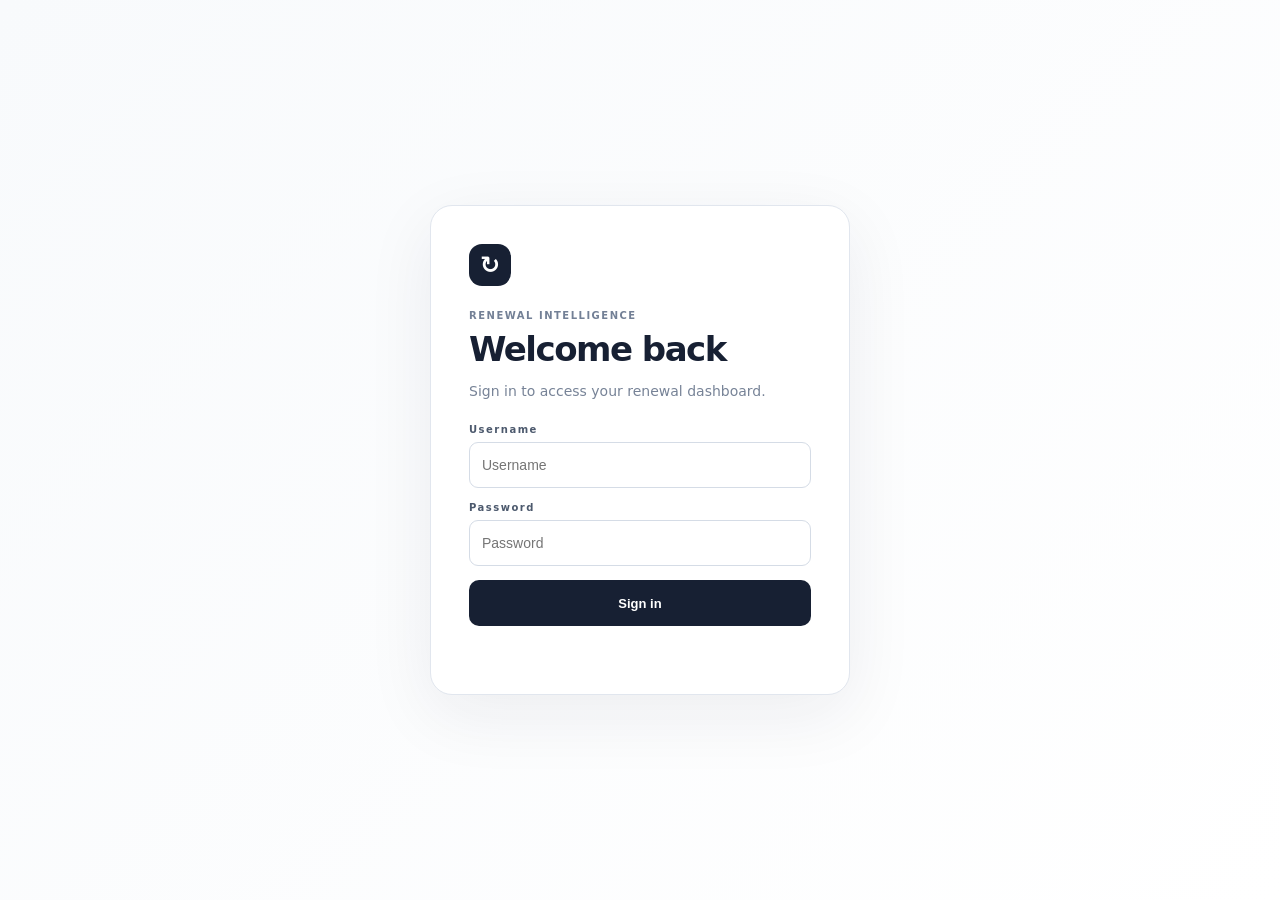
==== index.html @ f7d414e7 "Add files via upload" ====
<!doctype html>
<html lang="en">
<head>
<meta charset="utf-8"><meta name="viewport" content="width=device-width,initial-scale=1,viewport-fit=cover">
<meta name="theme-color" content="#ffffff"><meta name="description" content="RenewalFlow — simple insurance renewal reminders.">
<title>RenewalFlow — Insurance Agent</title><link rel="stylesheet" href="style.css">
</head>
<body>
<div id="loginScreen" class="login-screen">
  <div class="login-card">
    <div class="login-logo">↻</div><div class="eyebrow">RENEWAL INTELLIGENCE</div>
    <h1>Welcome back</h1><p>Sign in to access your renewal dashboard.</p>
    <form id="loginForm"><label>Username<input id="loginUser" autocomplete="username" required placeholder="Username"></label><label>Password<input id="loginPass" type="password" autocomplete="current-password" required placeholder="Password"></label><button class="primary full" type="submit">Sign in</button><div id="loginError" class="login-error" role="alert"></div></form>
  </div>
</div>
<div id="app" class="app hidden">
<header class="top"><div class="brand"><div class="logo">↻</div><div><b>RenewalFlow</b><small>Insurance Agent Command Center</small></div></div><div class="top-actions"><button id="bell" class="icon-btn" title="Enable browser notifications">🔔</button><button id="logout" class="secondary">Sign out</button></div></header>
<section class="hero"><div><label>RENEWAL INTELLIGENCE</label><h1>Turn renewals<br>into <em>relationships.</em></h1><p>Capture only what matters, add a Google Calendar reminder and send the customer a WhatsApp follow-up.</p><div class="actions"><button class="primary" id="add">＋ Add Renewal</button><button class="secondary" id="backup">Export</button><label class="secondary import">Import<input id="import" type="file" accept=".json"></label></div></div><div class="visual"><div class="orb"><strong id="heroTotal">0</strong><span>ACTIVE<br>POLICIES</span></div></div></section>
<section class="stats"><article><span>OVERDUE</span><b id="overdue">0</b><small>Needs attention</small></article><article class="amber"><span>TODAY</span><b id="today">0</b><small>Follow up now</small></article><article><span>7 DAYS</span><b id="seven">0</b><small>Priority pipeline</small></article><article class="teal"><span>30 DAYS</span><b id="thirty">0</b><small>Plan ahead</small></article></section>
<section class="morning"><i></i><div><b>☀ Morning Action Center</b><p id="morning">Your daily renewal queue will appear here.</p></div><button id="priority" class="secondary">View Priority</button></section>
<section class="bar"><div><label>YOUR PORTFOLIO</label><h2>Renewal Pipeline</h2></div><div class="filters"><input id="search" placeholder="Search name / WhatsApp…"><select id="filter"><option value="all">All</option><option value="overdue">Overdue</option><option value="today">Today</option><option value="7">Next 7 days</option><option value="30">Next 30 days</option></select><button class="primary" id="add2">＋ Add</button></div></section>
<section id="list"></section><section id="empty" class="empty"><div>✦</div><h3>No renewals yet</h3><p>Add your first policy to build your private renewal pipeline.</p><button class="primary" id="add3">Add First Renewal</button></section>
<section class="note">🔐 <span><b>Private by design.</b> Customer records stay in this browser. Google Calendar and WhatsApp open only when you choose those actions.</span></section><footer>RenewalFlow · Mobile & desktop ready</footer>
</div>
<dialog id="dlg"><form id="form" class="modal"><header><div><label>POLICY RECORD</label><h2 id="modalTitle">Add Renewal</h2></div><button type="button" id="x" class="close">×</button></header><input type="hidden" id="id"><div class="grid"><label>Client name<input id="name" required placeholder="Rahul Sharma"></label><label>WhatsApp number<input id="phone" required inputmode="tel" placeholder="9876543210"></label><label>Insurance type<select id="type"><option>Life Insurance</option><option>Health Insurance</option><option>Motor Insurance</option><option>Term Insurance</option><option>Home Insurance</option><option>Travel Insurance</option><option>Other</option></select></label><label>Renewal date<input id="date" type="date" required></label></div><div class="preview"><small>WHATSAPP PREVIEW</small><p id="preview"></p></div><div class="modalfoot"><button type="button" id="del" class="danger hidden">Delete</button><div><button type="button" id="cancel" class="secondary">Cancel</button><button class="primary">Save Renewal</button></div></div></form></dialog>
<script src="script.js"></script></body></html>
---- style.css ----
*{box-sizing:border-box}body{margin:0;background:#fff;color:#172033;font:14px Inter,system-ui,-apple-system,Segoe UI,sans-serif}.hidden{display:none!important}.app{max-width:1180px;margin:auto;padding:0 18px 30px}.top{height:74px;display:flex;justify-content:space-between;align-items:center}.brand,.top-actions,.actions,.filters,.modalfoot{display:flex;gap:9px;align-items:center;flex-wrap:wrap}.logo,.login-logo{width:42px;height:42px;border-radius:13px;display:grid;place-items:center;font-size:24px;font-weight:900;background:#172033;color:#fff}.brand{gap:11px}.brand b{display:block}.brand small{display:block;color:#7b879a;font-size:9px;letter-spacing:1.3px;text-transform:uppercase;margin-top:3px}.icon-btn,.close,.secondary,.primary,.danger{border-radius:10px;padding:10px 14px;font-weight:800;cursor:pointer;font-size:13px}.icon-btn,.close{background:#fff;border:1px solid #dbe1ea;color:#344054}.secondary{background:#fff;border:1px solid #d8dee8;color:#253047}.primary{border:0;background:#172033;color:#fff}.full{width:100%;height:46px}.hero{min-height:320px;border:1px solid #e1e6ee;border-radius:26px;padding:42px;display:flex;justify-content:space-between;align-items:center;overflow:hidden;background:linear-gradient(135deg,#f8fafc,#fff)}label,.eyebrow{font-size:10px;font-weight:800;letter-spacing:1.5px;color:#738096}.hero h1{font-size:clamp(40px,6vw,68px);line-height:.96;letter-spacing:-3px;margin:11px 0 17px}.hero em{font-style:normal;color:#5b54d6}.hero p{color:#69758a;max-width:560px;line-height:1.65;margin-bottom:22px}.visual{width:250px;height:250px;display:grid;place-items:center;position:relative}.visual:before,.visual:after{content:"";position:absolute;border:1px solid #dce2ea;border-radius:50%;inset:6px}.visual:after{inset:38px;border-style:dashed}.orb{width:145px;height:145px;border-radius:50%;display:grid;place-content:center;text-align:center;background:#fff;border:10px solid #f0f2f7;box-shadow:0 15px 50px #17203318}.orb strong{font-size:42px}.orb span{font-size:9px;color:#8290a4;letter-spacing:1.3px}.stats{display:grid;grid-template-columns:repeat(4,1fr);gap:11px;margin:14px 0}.stats article{padding:18px;border:1px solid #e3e7ee;background:#fff;border-radius:16px}.stats span,.stats small{display:block;color:#7c8799;font-size:10px;letter-spacing:1px}.stats b{display:block;font-size:30px;margin:7px 0 2px;color:#b42318}.stats .amber b{color:#b54708}.stats .teal b{color:#087f73}.morning{display:flex;gap:13px;align-items:center;padding:14px 17px;border:1px solid #e2e7ef;background:#f8fafc;border-radius:16px;margin-bottom:32px}.morning i{width:10px;height:10px;border-radius:50%;background:#159b88;box-shadow:0 0 0 7px #159b8814}.morning div{flex:1}.morning p{margin:4px 0 0;color:#7a8597;font-size:12px}.bar{display:flex;justify-content:space-between;align-items:end;gap:20px;margin-bottom:16px}.bar h2{margin:5px 0 0;font-size:26px;letter-spacing:-1px}.filters input,.filters select{height:40px;border:1px solid #d7dde7;background:#fff;color:#253047;border-radius:9px;padding:0 11px}.filters input{width:220px}.card{display:grid;grid-template-columns:1.5fr .9fr .75fr auto;gap:13px;align-items:center;background:#fff;border:1px solid #e1e6ee;border-radius:15px;padding:15px;margin-bottom:10px;box-shadow:0 2px 8px #17203308}.client{display:flex;gap:11px;align-items:center}.avatar{width:42px;height:42px;border-radius:12px;background:#eef0ff;display:grid;place-items:center;color:#5147b8;font-weight:900}.muted{display:block;color:#7a8698;font-size:11px;margin-top:3px}.status{font-size:11px}.badge{display:inline-block;margin-top:5px;border-radius:6px;padding:4px 7px;font-size:9px;font-weight:900;text-transform:uppercase}.overdue{background:#fff0f0;color:#b42318}.today{background:#fff5e6;color:#b54708}.soon{background:#eafaf7;color:#087f73}.later{background:#eef2f8;color:#52627a}.cardactions{display:flex;gap:6px;justify-content:flex-end}.mini{width:36px;height:36px;border-radius:9px;border:1px solid #dce2ea;background:#fff;color:#334155;cursor:pointer;touch-action:manipulation}.mini:focus-visible,.primary:focus-visible,.secondary:focus-visible,.danger:focus-visible{outline:3px solid #5b54d633;outline-offset:2px}.delete-mini{color:#b42318;background:#fff8f8}.wa{background:#eafaf5;color:#087f5b}.cal{background:#f0f5ff;color:#2457b2}.empty{text-align:center;padding:70px 15px;border:1px dashed #ccd4df;border-radius:18px}.empty>div{font-size:30px;color:#5b54d6}.empty h3{margin:8px 0}.empty p,.note{color:#78869a;font-size:12px}.note{display:flex;gap:9px;padding:14px 15px;background:#f8fafc;border-radius:13px;margin-top:22px;line-height:1.5}.note b{color:#364152}footer{text-align:center;color:#9aa3b1;font-size:10px;margin-top:23px}.login-screen{min-height:100vh;display:grid;place-items:center;padding:20px;background:linear-gradient(135deg,#f8fafc,#fff)}.login-card{width:min(420px,100%);padding:38px;background:#fff;border:1px solid #e1e6ee;border-radius:22px;box-shadow:0 20px 70px #17203312}.login-logo{margin-bottom:24px}.login-card h1{font-size:34px;letter-spacing:-1.5px;margin:8px 0}.login-card p{color:#778397;margin-bottom:25px}.login-card form label{display:block;margin:14px 0;color:#4c596d}.login-card input{display:block;width:100%;height:46px;margin-top:7px;border:1px solid #d5dce6;border-radius:9px;padding:0 12px;font-size:14px;outline:none}.login-card input:focus{border-color:#5b54d6;box-shadow:0 0 0 3px #5b54d615}.login-error{min-height:20px;margin-top:10px;color:#b42318;font-size:12px}.import{padding:10px 14px;border:1px solid #d8dee8;border-radius:10px;cursor:pointer}.import input{display:none}dialog{border:0;background:transparent;width:min(680px,calc(100% - 18px));padding:0}dialog::backdrop{background:#17203355;backdrop-filter:blur(4px)}.modal{padding:22px;background:#fff;border:1px solid #dce2ea;border-radius:20px;color:#172033;box-shadow:0 30px 100px #17203330}.modal header{display:flex;justify-content:space-between;margin-bottom:18px}.modal h2{margin:5px 0}.grid{display:grid;grid-template-columns:1fr 1fr;gap:12px}.grid label{letter-spacing:0}.grid input,.grid select{display:block;width:100%;height:42px;margin-top:6px;border:1px solid #d5dce6;background:#fff;color:#172033;border-radius:9px;padding:0 10px;outline:none}.preview{margin-top:14px;background:#f7f9fc;border:1px solid #e4e8ef;border-radius:11px;padding:11px}.preview small{color:#6d7e9a;letter-spacing:1px}.preview p{font-size:11px;color:#657287;line-height:1.5;margin:6px 0 0}.modalfoot{justify-content:space-between;margin-top:17px}.danger{background:#fff0f0;border:1px solid #f1c8c8;color:#b42318}@media(max-width:850px){.hero{padding:32px 27px}.visual{width:210px;height:210px}.stats{grid-template-columns:repeat(2,1fr)}.bar{align-items:stretch;flex-direction:column}.filters input{flex:1;width:auto}.card{grid-template-columns:1fr auto}.card .status{grid-column:1}.card .cardactions{grid-column:2;grid-row:1 / span 2}.card .premium{grid-column:1}}@media(max-width:600px){.app{padding:0 10px 22px}.brand small{display:none}.top-actions .secondary{padding:9px}.hero{min-height:430px;padding:27px 20px;align-items:flex-start}.hero h1{font-size:48px}.visual{position:absolute;right:2px;margin-top:210px;opacity:.35}.stats{gap:7px}.stats article{padding:14px}.stats b{font-size:25px}.morning{align-items:flex-start}.morning button{display:none}.filters{display:grid;grid-template-columns:1fr 1fr}.filters input{grid-column:1/-1;width:100%}.filters .primary{grid-column:2}.grid{grid-template-columns:1fr}.modal{padding:17px}.modalfoot>div{display:flex}.card{grid-template-columns:1fr}.card .status,.card .cardactions,.card .premium{grid-column:1;grid-row:auto}.cardactions{justify-content:flex-start;flex-wrap:wrap}.cardactions .mini{flex:0 0 42px;width:42px;height:42px}.modalfoot{gap:10px}.modalfoot>div{margin-left:auto;gap:8px}.danger{min-height:42px}.login-card{padding:30px 20px}.top{height:66px}.top-actions{gap:6px}.icon-btn,.secondary,.primary{min-height:42px}.filters select,.filters input,.filters .primary{min-height:44px}.grid input,.grid select{min-height:46px}.close{width:42px;height:42px;padding:0}.modalfoot{align-items:stretch}.modalfoot>div{flex:1;justify-content:flex-end}.modalfoot .secondary,.modalfoot .primary{min-height:44px}.modalfoot .danger{flex:0 0 auto}@media(max-width:390px){.modalfoot{flex-wrap:wrap}.modalfoot .danger{width:100%}.modalfoot>div{width:100%;margin-left:0}.modalfoot>div .secondary,.modalfoot>div .primary{flex:1}}}
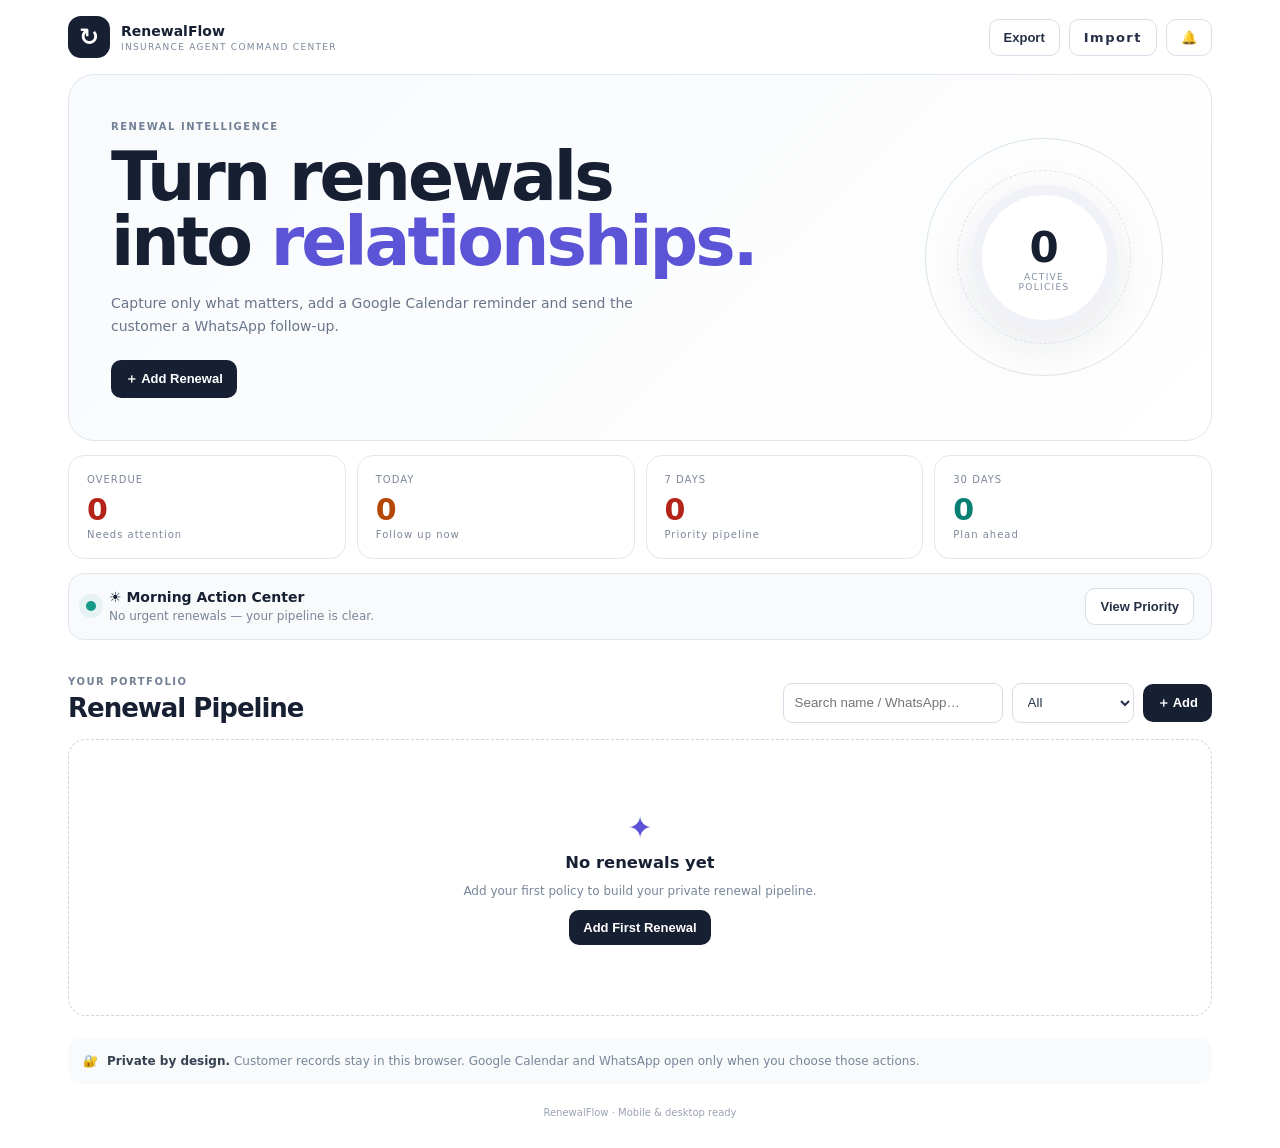
==== commit 06f10053: "Add files via upload" ====
--- a/index.html
+++ b/index.html
@@ -6,16 +6,9 @@
 <title>RenewalFlow — Insurance Agent</title><link rel="stylesheet" href="style.css">
 </head>
 <body>
-<div id="loginScreen" class="login-screen">
-  <div class="login-card">
-    <div class="login-logo">↻</div><div class="eyebrow">RENEWAL INTELLIGENCE</div>
-    <h1>Welcome back</h1><p>Sign in to access your renewal dashboard.</p>
-    <form id="loginForm"><label>Username<input id="loginUser" autocomplete="username" required placeholder="Username"></label><label>Password<input id="loginPass" type="password" autocomplete="current-password" required placeholder="Password"></label><button class="primary full" type="submit">Sign in</button><div id="loginError" class="login-error" role="alert"></div></form>
-  </div>
-</div>
-<div id="app" class="app hidden">
-<header class="top"><div class="brand"><div class="logo">↻</div><div><b>RenewalFlow</b><small>Insurance Agent Command Center</small></div></div><div class="top-actions"><button id="bell" class="icon-btn" title="Enable browser notifications">🔔</button><button id="logout" class="secondary">Sign out</button></div></header>
-<section class="hero"><div><label>RENEWAL INTELLIGENCE</label><h1>Turn renewals<br>into <em>relationships.</em></h1><p>Capture only what matters, add a Google Calendar reminder and send the customer a WhatsApp follow-up.</p><div class="actions"><button class="primary" id="add">＋ Add Renewal</button><button class="secondary" id="backup">Export</button><label class="secondary import">Import<input id="import" type="file" accept=".json"></label></div></div><div class="visual"><div class="orb"><strong id="heroTotal">0</strong><span>ACTIVE<br>POLICIES</span></div></div></section>
+<div id="app" class="app">
+<header class="top"><div class="brand"><div class="logo">↻</div><div><b>RenewalFlow</b><small>Insurance Agent Command Center</small></div></div><div class="top-actions"><button class="secondary" id="backup">Export</button><label class="secondary import">Import<input id="import" type="file" accept=".json"></label><button id="bell" class="icon-btn" title="Enable browser notifications" aria-label="Enable browser notifications">🔔</button></div></header>
+<section class="hero"><div><label>RENEWAL INTELLIGENCE</label><h1>Turn renewals<br>into <em>relationships.</em></h1><p>Capture only what matters, add a Google Calendar reminder and send the customer a WhatsApp follow-up.</p><div class="actions"><button class="primary" id="add">＋ Add Renewal</button></div></div><div class="visual"><div class="orb"><strong id="heroTotal">0</strong><span>ACTIVE<br>POLICIES</span></div></div></section>
 <section class="stats"><article><span>OVERDUE</span><b id="overdue">0</b><small>Needs attention</small></article><article class="amber"><span>TODAY</span><b id="today">0</b><small>Follow up now</small></article><article><span>7 DAYS</span><b id="seven">0</b><small>Priority pipeline</small></article><article class="teal"><span>30 DAYS</span><b id="thirty">0</b><small>Plan ahead</small></article></section>
 <section class="morning"><i></i><div><b>☀ Morning Action Center</b><p id="morning">Your daily renewal queue will appear here.</p></div><button id="priority" class="secondary">View Priority</button></section>
 <section class="bar"><div><label>YOUR PORTFOLIO</label><h2>Renewal Pipeline</h2></div><div class="filters"><input id="search" placeholder="Search name / WhatsApp…"><select id="filter"><option value="all">All</option><option value="overdue">Overdue</option><option value="today">Today</option><option value="7">Next 7 days</option><option value="30">Next 30 days</option></select><button class="primary" id="add2">＋ Add</button></div></section>
--- a/style.css
+++ b/style.css
@@ -1 +1,5 @@
-*{box-sizing:border-box}body{margin:0;background:#fff;color:#172033;font:14px Inter,system-ui,-apple-system,Segoe UI,sans-serif}.hidden{display:none!important}.app{max-width:1180px;margin:auto;padding:0 18px 30px}.top{height:74px;display:flex;justify-content:space-between;align-items:center}.brand,.top-actions,.actions,.filters,.modalfoot{display:flex;gap:9px;align-items:center;flex-wrap:wrap}.logo,.login-logo{width:42px;height:42px;border-radius:13px;display:grid;place-items:center;font-size:24px;font-weight:900;background:#172033;color:#fff}.brand{gap:11px}.brand b{display:block}.brand small{display:block;color:#7b879a;font-size:9px;letter-spacing:1.3px;text-transform:uppercase;margin-top:3px}.icon-btn,.close,.secondary,.primary,.danger{border-radius:10px;padding:10px 14px;font-weight:800;cursor:pointer;font-size:13px}.icon-btn,.close{background:#fff;border:1px solid #dbe1ea;color:#344054}.secondary{background:#fff;border:1px solid #d8dee8;color:#253047}.primary{border:0;background:#172033;color:#fff}.full{width:100%;height:46px}.hero{min-height:320px;border:1px solid #e1e6ee;border-radius:26px;padding:42px;display:flex;justify-content:space-between;align-items:center;overflow:hidden;background:linear-gradient(135deg,#f8fafc,#fff)}label,.eyebrow{font-size:10px;font-weight:800;letter-spacing:1.5px;color:#738096}.hero h1{font-size:clamp(40px,6vw,68px);line-height:.96;letter-spacing:-3px;margin:11px 0 17px}.hero em{font-style:normal;color:#5b54d6}.hero p{color:#69758a;max-width:560px;line-height:1.65;margin-bottom:22px}.visual{width:250px;height:250px;display:grid;place-items:center;position:relative}.visual:before,.visual:after{content:"";position:absolute;border:1px solid #dce2ea;border-radius:50%;inset:6px}.visual:after{inset:38px;border-style:dashed}.orb{width:145px;height:145px;border-radius:50%;display:grid;place-content:center;text-align:center;background:#fff;border:10px solid #f0f2f7;box-shadow:0 15px 50px #17203318}.orb strong{font-size:42px}.orb span{font-size:9px;color:#8290a4;letter-spacing:1.3px}.stats{display:grid;grid-template-columns:repeat(4,1fr);gap:11px;margin:14px 0}.stats article{padding:18px;border:1px solid #e3e7ee;background:#fff;border-radius:16px}.stats span,.stats small{display:block;color:#7c8799;font-size:10px;letter-spacing:1px}.stats b{display:block;font-size:30px;margin:7px 0 2px;color:#b42318}.stats .amber b{color:#b54708}.stats .teal b{color:#087f73}.morning{display:flex;gap:13px;align-items:center;padding:14px 17px;border:1px solid #e2e7ef;background:#f8fafc;border-radius:16px;margin-bottom:32px}.morning i{width:10px;height:10px;border-radius:50%;background:#159b88;box-shadow:0 0 0 7px #159b8814}.morning div{flex:1}.morning p{margin:4px 0 0;color:#7a8597;font-size:12px}.bar{display:flex;justify-content:space-between;align-items:end;gap:20px;margin-bottom:16px}.bar h2{margin:5px 0 0;font-size:26px;letter-spacing:-1px}.filters input,.filters select{height:40px;border:1px solid #d7dde7;background:#fff;color:#253047;border-radius:9px;padding:0 11px}.filters input{width:220px}.card{display:grid;grid-template-columns:1.5fr .9fr .75fr auto;gap:13px;align-items:center;background:#fff;border:1px solid #e1e6ee;border-radius:15px;padding:15px;margin-bottom:10px;box-shadow:0 2px 8px #17203308}.client{display:flex;gap:11px;align-items:center}.avatar{width:42px;height:42px;border-radius:12px;background:#eef0ff;display:grid;place-items:center;color:#5147b8;font-weight:900}.muted{display:block;color:#7a8698;font-size:11px;margin-top:3px}.status{font-size:11px}.badge{display:inline-block;margin-top:5px;border-radius:6px;padding:4px 7px;font-size:9px;font-weight:900;text-transform:uppercase}.overdue{background:#fff0f0;color:#b42318}.today{background:#fff5e6;color:#b54708}.soon{background:#eafaf7;color:#087f73}.later{background:#eef2f8;color:#52627a}.cardactions{display:flex;gap:6px;justify-content:flex-end}.mini{width:36px;height:36px;border-radius:9px;border:1px solid #dce2ea;background:#fff;color:#334155;cursor:pointer;touch-action:manipulation}.mini:focus-visible,.primary:focus-visible,.secondary:focus-visible,.danger:focus-visible{outline:3px solid #5b54d633;outline-offset:2px}.delete-mini{color:#b42318;background:#fff8f8}.wa{background:#eafaf5;color:#087f5b}.cal{background:#f0f5ff;color:#2457b2}.empty{text-align:center;padding:70px 15px;border:1px dashed #ccd4df;border-radius:18px}.empty>div{font-size:30px;color:#5b54d6}.empty h3{margin:8px 0}.empty p,.note{color:#78869a;font-size:12px}.note{display:flex;gap:9px;padding:14px 15px;background:#f8fafc;border-radius:13px;margin-top:22px;line-height:1.5}.note b{color:#364152}footer{text-align:center;color:#9aa3b1;font-size:10px;margin-top:23px}.login-screen{min-height:100vh;display:grid;place-items:center;padding:20px;background:linear-gradient(135deg,#f8fafc,#fff)}.login-card{width:min(420px,100%);padding:38px;background:#fff;border:1px solid #e1e6ee;border-radius:22px;box-shadow:0 20px 70px #17203312}.login-logo{margin-bottom:24px}.login-card h1{font-size:34px;letter-spacing:-1.5px;margin:8px 0}.login-card p{color:#778397;margin-bottom:25px}.login-card form label{display:block;margin:14px 0;color:#4c596d}.login-card input{display:block;width:100%;height:46px;margin-top:7px;border:1px solid #d5dce6;border-radius:9px;padding:0 12px;font-size:14px;outline:none}.login-card input:focus{border-color:#5b54d6;box-shadow:0 0 0 3px #5b54d615}.login-error{min-height:20px;margin-top:10px;color:#b42318;font-size:12px}.import{padding:10px 14px;border:1px solid #d8dee8;border-radius:10px;cursor:pointer}.import input{display:none}dialog{border:0;background:transparent;width:min(680px,calc(100% - 18px));padding:0}dialog::backdrop{background:#17203355;backdrop-filter:blur(4px)}.modal{padding:22px;background:#fff;border:1px solid #dce2ea;border-radius:20px;color:#172033;box-shadow:0 30px 100px #17203330}.modal header{display:flex;justify-content:space-between;margin-bottom:18px}.modal h2{margin:5px 0}.grid{display:grid;grid-template-columns:1fr 1fr;gap:12px}.grid label{letter-spacing:0}.grid input,.grid select{display:block;width:100%;height:42px;margin-top:6px;border:1px solid #d5dce6;background:#fff;color:#172033;border-radius:9px;padding:0 10px;outline:none}.preview{margin-top:14px;background:#f7f9fc;border:1px solid #e4e8ef;border-radius:11px;padding:11px}.preview small{color:#6d7e9a;letter-spacing:1px}.preview p{font-size:11px;color:#657287;line-height:1.5;margin:6px 0 0}.modalfoot{justify-content:space-between;margin-top:17px}.danger{background:#fff0f0;border:1px solid #f1c8c8;color:#b42318}@media(max-width:850px){.hero{padding:32px 27px}.visual{width:210px;height:210px}.stats{grid-template-columns:repeat(2,1fr)}.bar{align-items:stretch;flex-direction:column}.filters input{flex:1;width:auto}.card{grid-template-columns:1fr auto}.card .status{grid-column:1}.card .cardactions{grid-column:2;grid-row:1 / span 2}.card .premium{grid-column:1}}@media(max-width:600px){.app{padding:0 10px 22px}.brand small{display:none}.top-actions .secondary{padding:9px}.hero{min-height:430px;padding:27px 20px;align-items:flex-start}.hero h1{font-size:48px}.visual{position:absolute;right:2px;margin-top:210px;opacity:.35}.stats{gap:7px}.stats article{padding:14px}.stats b{font-size:25px}.morning{align-items:flex-start}.morning button{display:none}.filters{display:grid;grid-template-columns:1fr 1fr}.filters input{grid-column:1/-1;width:100%}.filters .primary{grid-column:2}.grid{grid-template-columns:1fr}.modal{padding:17px}.modalfoot>div{display:flex}.card{grid-template-columns:1fr}.card .status,.card .cardactions,.card .premium{grid-column:1;grid-row:auto}.cardactions{justify-content:flex-start;flex-wrap:wrap}.cardactions .mini{flex:0 0 42px;width:42px;height:42px}.modalfoot{gap:10px}.modalfoot>div{margin-left:auto;gap:8px}.danger{min-height:42px}.login-card{padding:30px 20px}.top{height:66px}.top-actions{gap:6px}.icon-btn,.secondary,.primary{min-height:42px}.filters select,.filters input,.filters .primary{min-height:44px}.grid input,.grid select{min-height:46px}.close{width:42px;height:42px;padding:0}.modalfoot{align-items:stretch}.modalfoot>div{flex:1;justify-content:flex-end}.modalfoot .secondary,.modalfoot .primary{min-height:44px}.modalfoot .danger{flex:0 0 auto}@media(max-width:390px){.modalfoot{flex-wrap:wrap}.modalfoot .danger{width:100%}.modalfoot>div{width:100%;margin-left:0}.modalfoot>div .secondary,.modalfoot>div .primary{flex:1}}}
+*{box-sizing:border-box}body{margin:0;background:#fff;color:#172033;font:14px Inter,system-ui,-apple-system,Segoe UI,sans-serif}.hidden{display:none!important}.app{max-width:1180px;margin:auto;padding:0 18px 30px}.top{height:74px;display:flex;justify-content:space-between;align-items:center}.brand,.top-actions,.actions,.filters,.modalfoot{display:flex;gap:9px;align-items:center;flex-wrap:wrap}.logo,.login-logo{width:42px;height:42px;border-radius:13px;display:grid;place-items:center;font-size:24px;font-weight:900;background:#172033;color:#fff}.brand{gap:11px}.brand b{display:block}.brand small{display:block;color:#7b879a;font-size:9px;letter-spacing:1.3px;text-transform:uppercase;margin-top:3px}.icon-btn,.close,.secondary,.primary,.danger{border-radius:10px;padding:10px 14px;font-weight:800;cursor:pointer;font-size:13px}.icon-btn,.close{background:#fff;border:1px solid #dbe1ea;color:#344054}.secondary{background:#fff;border:1px solid #d8dee8;color:#253047}.primary{border:0;background:#172033;color:#fff}.full{width:100%;height:46px}.hero{min-height:320px;border:1px solid #e1e6ee;border-radius:26px;padding:42px;display:flex;justify-content:space-between;align-items:center;overflow:hidden;background:linear-gradient(135deg,#f8fafc,#fff)}label,.eyebrow{font-size:10px;font-weight:800;letter-spacing:1.5px;color:#738096}.hero h1{font-size:clamp(40px,6vw,68px);line-height:.96;letter-spacing:-3px;margin:11px 0 17px}.hero em{font-style:normal;color:#5b54d6}.hero p{color:#69758a;max-width:560px;line-height:1.65;margin-bottom:22px}.visual{width:250px;height:250px;display:grid;place-items:center;position:relative}.visual:before,.visual:after{content:"";position:absolute;border:1px solid #dce2ea;border-radius:50%;inset:6px}.visual:after{inset:38px;border-style:dashed}.orb{width:145px;height:145px;border-radius:50%;display:grid;place-content:center;text-align:center;background:#fff;border:10px solid #f0f2f7;box-shadow:0 15px 50px #17203318}.orb strong{font-size:42px}.orb span{font-size:9px;color:#8290a4;letter-spacing:1.3px}.stats{display:grid;grid-template-columns:repeat(4,1fr);gap:11px;margin:14px 0}.stats article{padding:18px;border:1px solid #e3e7ee;background:#fff;border-radius:16px}.stats span,.stats small{display:block;color:#7c8799;font-size:10px;letter-spacing:1px}.stats b{display:block;font-size:30px;margin:7px 0 2px;color:#b42318}.stats .amber b{color:#b54708}.stats .teal b{color:#087f73}.morning{display:flex;gap:13px;align-items:center;padding:14px 17px;border:1px solid #e2e7ef;background:#f8fafc;border-radius:16px;margin-bottom:32px}.morning i{width:10px;height:10px;border-radius:50%;background:#159b88;box-shadow:0 0 0 7px #159b8814}.morning div{flex:1}.morning p{margin:4px 0 0;color:#7a8597;font-size:12px}.bar{display:flex;justify-content:space-between;align-items:end;gap:20px;margin-bottom:16px}.bar h2{margin:5px 0 0;font-size:26px;letter-spacing:-1px}.filters input,.filters select{height:40px;border:1px solid #d7dde7;background:#fff;color:#253047;border-radius:9px;padding:0 11px}.filters input{width:220px}.card{display:grid;grid-template-columns:1.5fr .9fr .75fr auto;gap:13px;align-items:center;background:#fff;border:1px solid #e1e6ee;border-radius:15px;padding:15px;margin-bottom:10px;box-shadow:0 2px 8px #17203308}.client{display:flex;gap:11px;align-items:center}.avatar{width:42px;height:42px;border-radius:12px;background:#eef0ff;display:grid;place-items:center;color:#5147b8;font-weight:900}.muted{display:block;color:#7a8698;font-size:11px;margin-top:3px}.status{font-size:11px}.badge{display:inline-block;margin-top:5px;border-radius:6px;padding:4px 7px;font-size:9px;font-weight:900;text-transform:uppercase}.overdue{background:#fff0f0;color:#b42318}.today{background:#fff5e6;color:#b54708}.soon{background:#eafaf7;color:#087f73}.later{background:#eef2f8;color:#52627a}.cardactions{display:flex;gap:6px;justify-content:flex-end}.mini{width:36px;height:36px;border-radius:9px;border:1px solid #dce2ea;background:#fff;color:#334155;cursor:pointer;touch-action:manipulation}.mini:focus-visible,.primary:focus-visible,.secondary:focus-visible,.danger:focus-visible{outline:3px solid #5b54d633;outline-offset:2px}.delete-mini{color:#b42318;background:#fff8f8}.wa{background:#eafaf5;color:#087f5b}.cal{background:#f0f5ff;color:#2457b2}.empty{text-align:center;padding:70px 15px;border:1px dashed #ccd4df;border-radius:18px}.empty>div{font-size:30px;color:#5b54d6}.empty h3{margin:8px 0}.empty p,.note{color:#78869a;font-size:12px}.note{display:flex;gap:9px;padding:14px 15px;background:#f8fafc;border-radius:13px;margin-top:22px;line-height:1.5}.note b{color:#364152}footer{text-align:center;color:#9aa3b1;font-size:10px;margin-top:23px}.import{padding:10px 14px;border:1px solid #d8dee8;border-radius:10px;cursor:pointer}.import input{display:none}dialog{border:0;background:transparent;width:min(680px,calc(100% - 18px));padding:0}dialog::backdrop{background:#17203355;backdrop-filter:blur(4px)}.modal{padding:22px;background:#fff;border:1px solid #dce2ea;border-radius:20px;color:#172033;box-shadow:0 30px 100px #17203330}.modal header{display:flex;justify-content:space-between;margin-bottom:18px}.modal h2{margin:5px 0}.grid{display:grid;grid-template-columns:1fr 1fr;gap:12px}.grid label{letter-spacing:0}.grid input,.grid select{display:block;width:100%;height:42px;margin-top:6px;border:1px solid #d5dce6;background:#fff;color:#172033;border-radius:9px;padding:0 10px;outline:none}.preview{margin-top:14px;background:#f7f9fc;border:1px solid #e4e8ef;border-radius:11px;padding:11px}.preview small{color:#6d7e9a;letter-spacing:1px}.preview p{font-size:11px;color:#657287;line-height:1.5;margin:6px 0 0}.modalfoot{justify-content:space-between;margin-top:17px}.danger{background:#fff0f0;border:1px solid #f1c8c8;color:#b42318}@media(max-width:850px){.hero{padding:32px 27px}.visual{width:210px;height:210px}.stats{grid-template-columns:repeat(2,1fr)}.bar{align-items:stretch;flex-direction:column}.filters input{flex:1;width:auto}.card{grid-template-columns:1fr auto}.card .status{grid-column:1}.card .cardactions{grid-column:2;grid-row:1 / span 2}.card .premium{grid-column:1}}@media(max-width:600px){.app{padding:0 10px 22px}.brand small{display:none}.top-actions .secondary{padding:9px}.hero{min-height:430px;padding:27px 20px;align-items:flex-start}.hero h1{font-size:48px}.visual{position:absolute;right:2px;margin-top:210px;opacity:.35}.stats{gap:7px}.stats article{padding:14px}.stats b{font-size:25px}.morning{align-items:flex-start}.morning button{display:none}.filters{display:grid;grid-template-columns:1fr 1fr}.filters input{grid-column:1/-1;width:100%}.filters .primary{grid-column:2}.grid{grid-template-columns:1fr}.modal{padding:17px}.modalfoot>div{display:flex}.card{grid-template-columns:1fr}.card .status,.card .cardactions,.card .premium{grid-column:1;grid-row:auto}.cardactions{justify-content:flex-start;flex-wrap:wrap}.cardactions .mini{flex:0 0 42px;width:42px;height:42px}.modalfoot{gap:10px}.modalfoot>div{margin-left:auto;gap:8px}.danger{min-height:42px}.login-card{padding:30px 20px}.top{height:66px}.top-actions{gap:6px}.icon-btn,.secondary,.primary{min-height:42px}.filters select,.filters input,.filters .primary{min-height:44px}.grid input,.grid select{min-height:46px}.close{width:42px;height:42px;padding:0}.modalfoot{align-items:stretch}.modalfoot>div{flex:1;justify-content:flex-end}.modalfoot .secondary,.modalfoot .primary{min-height:44px}.modalfoot .danger{flex:0 0 auto}@media(max-width:390px){.modalfoot{flex-wrap:wrap}.modalfoot .danger{width:100%}.modalfoot>div{width:100%;margin-left:0}.modalfoot>div .secondary,.modalfoot>div .primary{flex:1}}}
+
+/* WhatsApp icon */
+.mini.wa{padding:0;overflow:hidden;display:grid;place-items:center;background:#fff;border-color:#dce2ea}.mini.wa img{width:100%;height:100%;object-fit:cover;display:block}
+@media(max-width:600px){.top-actions .secondary,.top-actions .import{padding:9px 10px}.top-actions .icon-btn{padding:9px 11px}}
